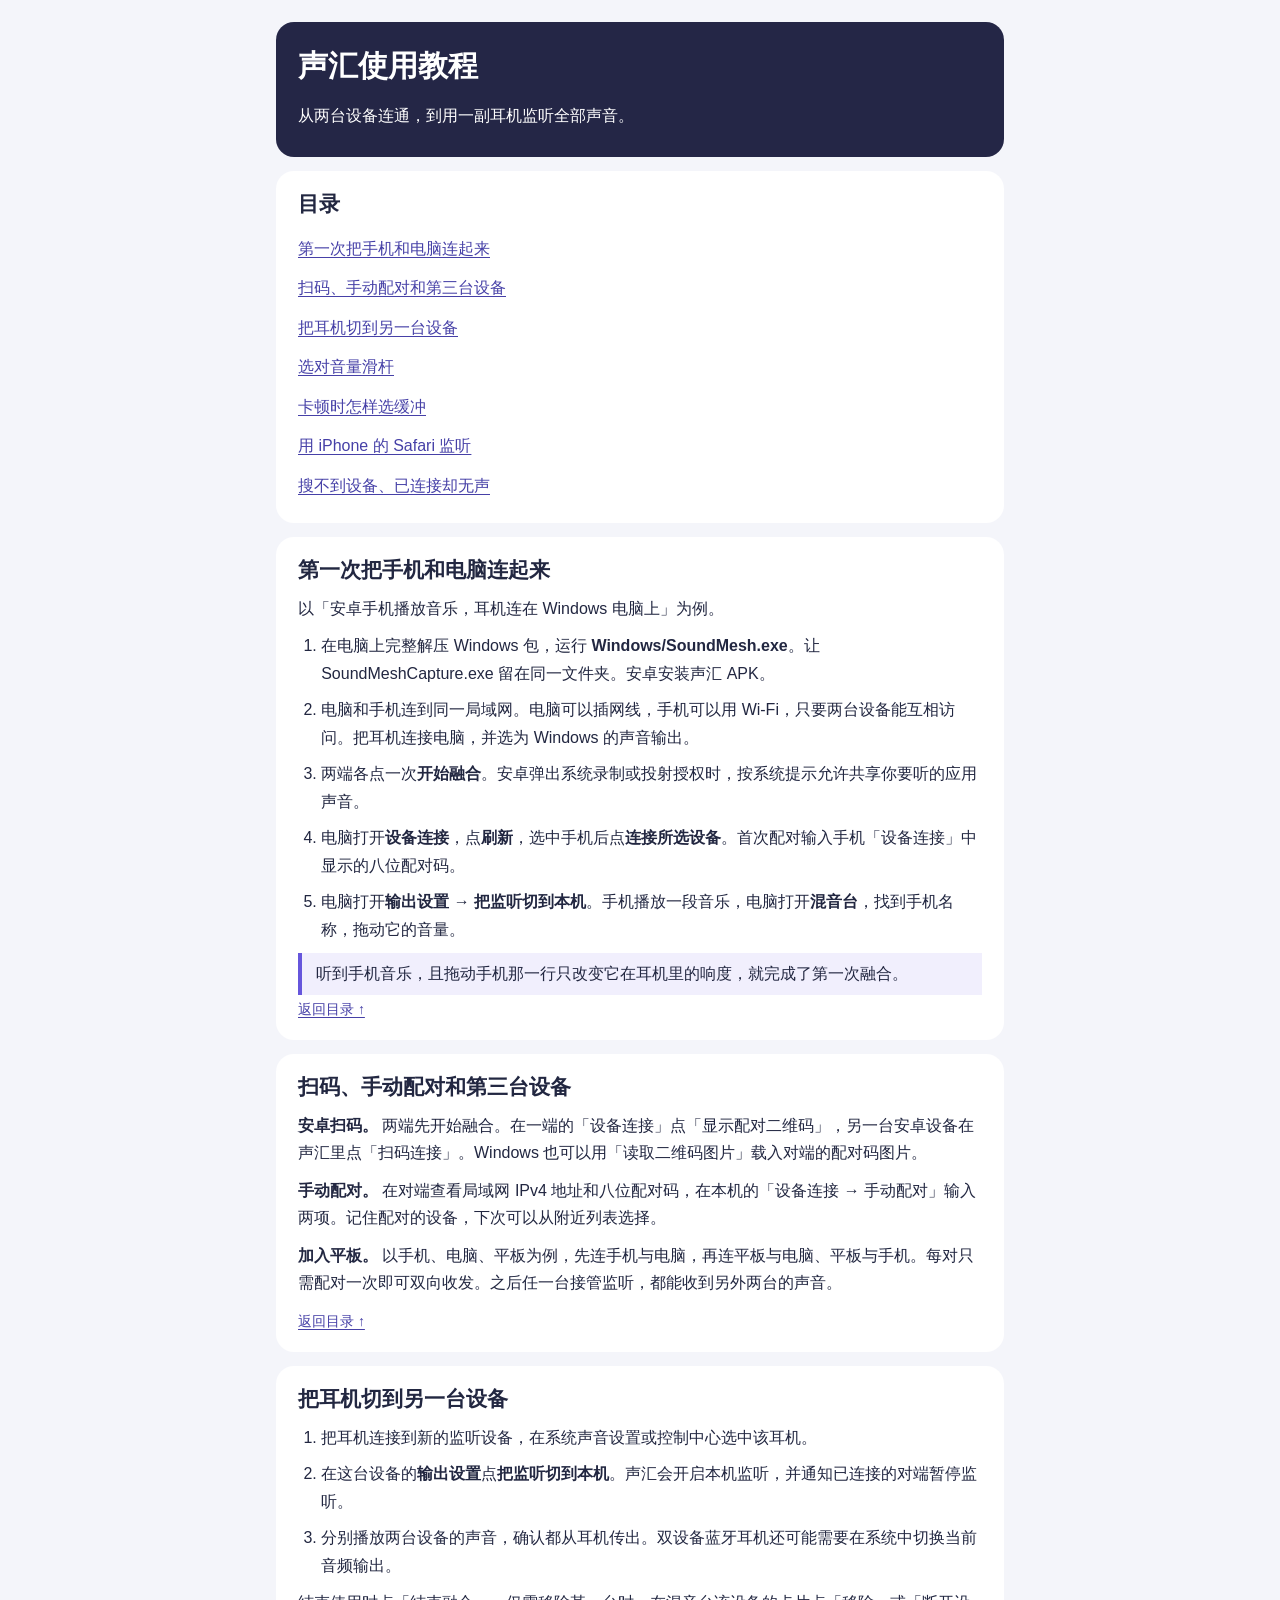
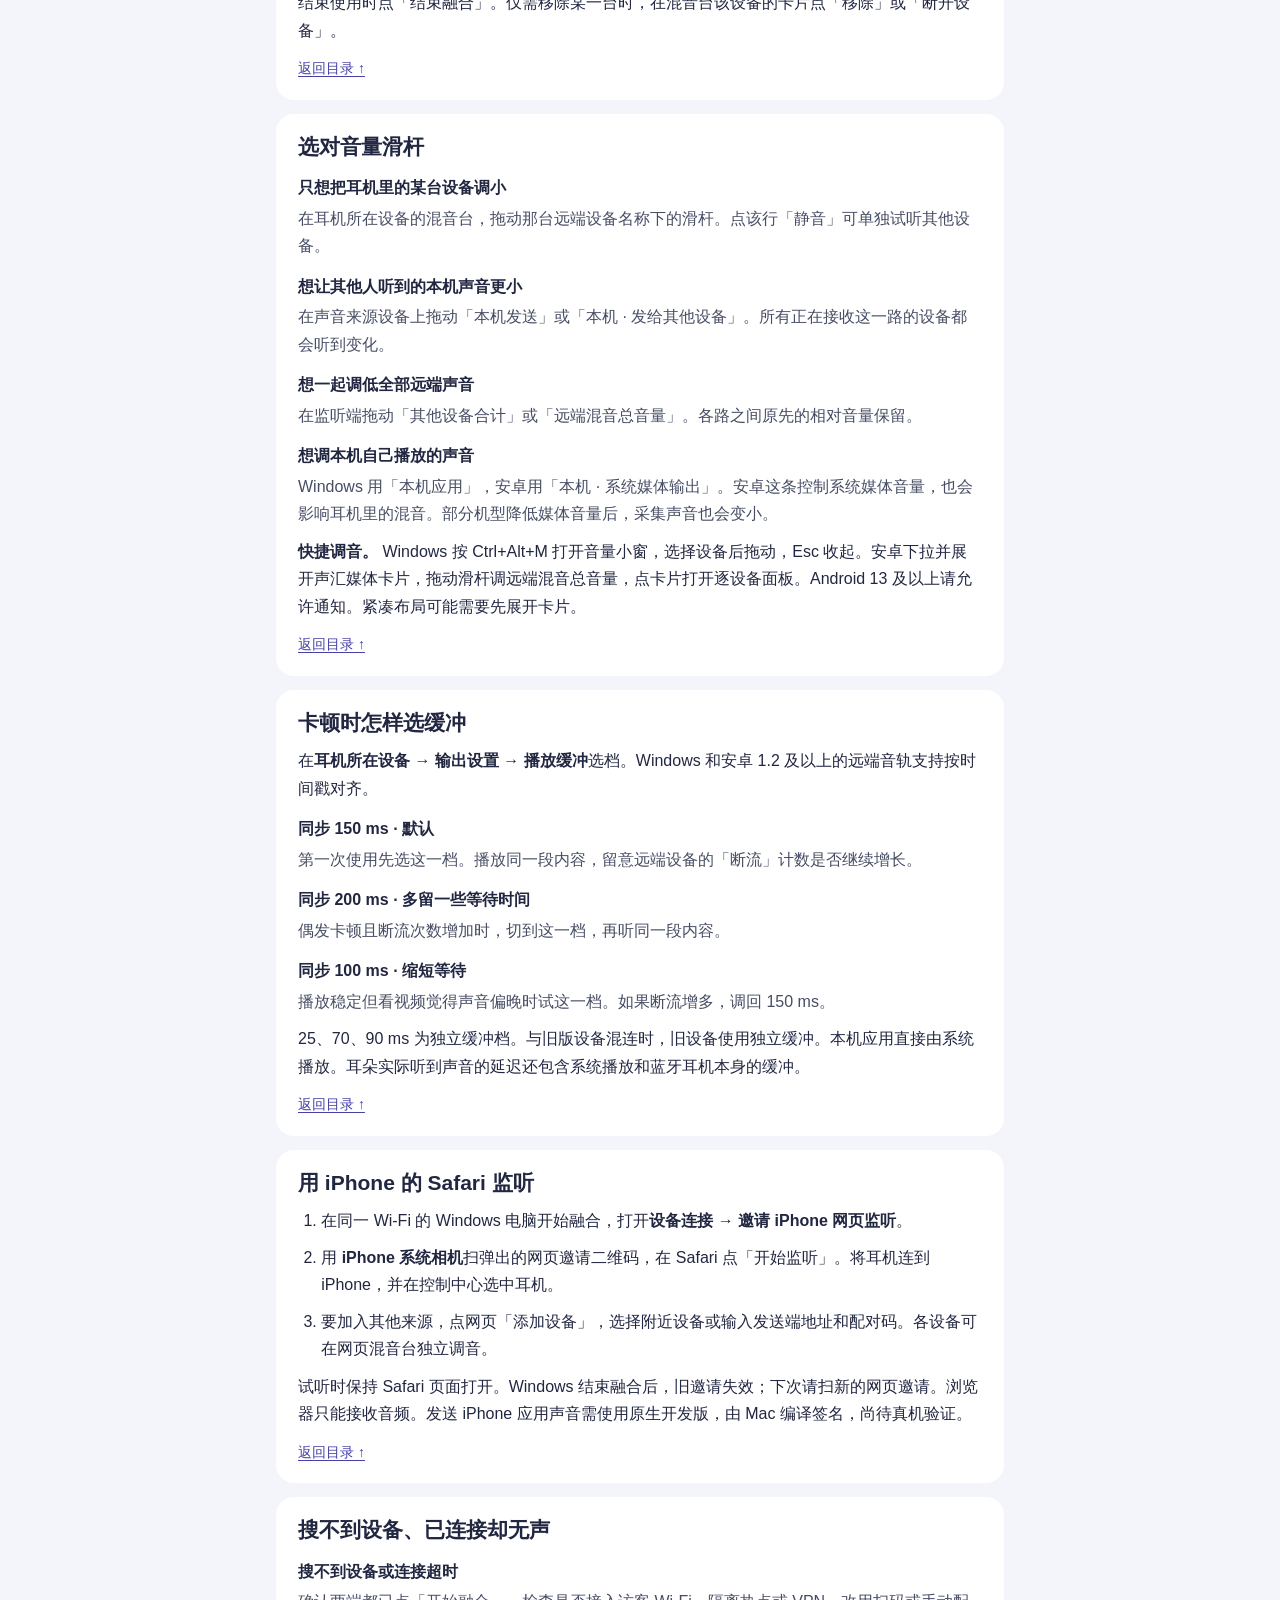
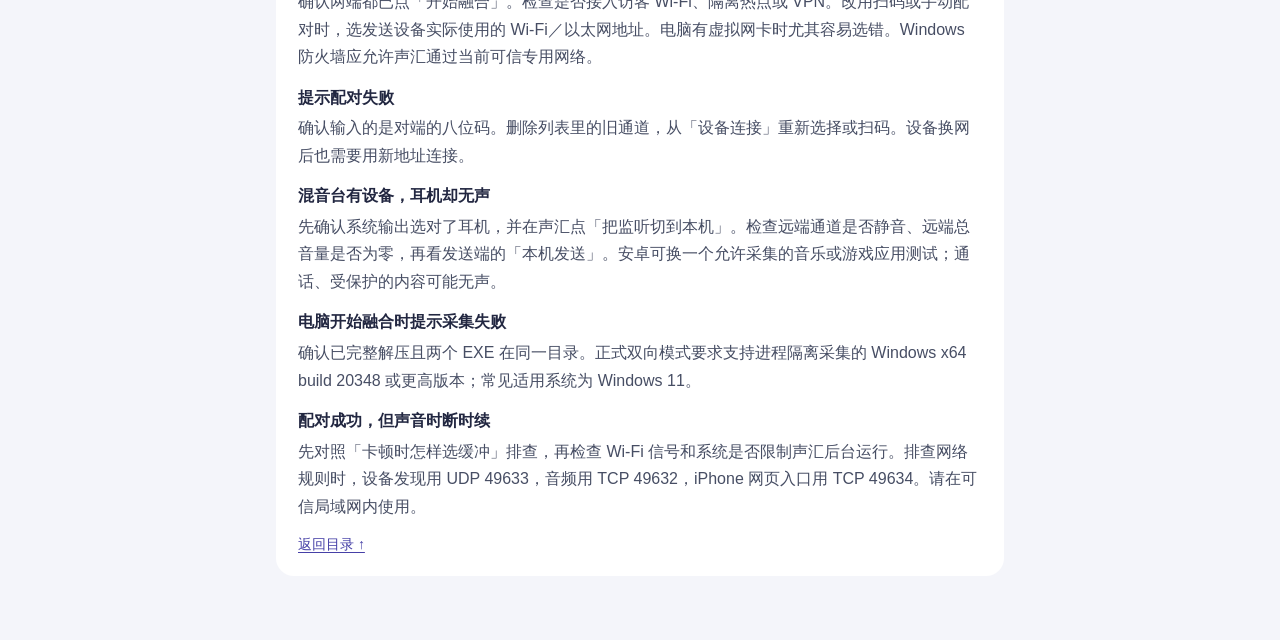
==== src/help/guide.html @ 5f297ab1 "声汇 SoundMesh 1.2.2：内置离线使用教程 - 新增七章离线教程 src/help/guide.html：Windows 首页「使用教程」打开程序目录   下的 guide.html；安卓" ====
<!doctype html><html lang="zh-CN"><head><meta charset="utf-8"><meta name="viewport" content="width=device-width,initial-scale=1"><title>声汇 · 使用教程</title><style>*{box-sizing:border-box}body{margin:0;background:#f4f5fa;color:#222741;font:16px/1.72 -apple-system,BlinkMacSystemFont,"Microsoft YaHei",sans-serif}main{max-width:760px;margin:auto;padding:22px 16px 50px}header,nav,section{border-radius:18px;padding:18px 22px;margin-bottom:14px;background:white}header{background:#242646;color:white}h1{margin:0;font-size:30px}h2{font-size:21px;line-height:1.4;margin:0 0 10px}p,dl,ol{margin:10px 0}li{margin-bottom:9px}ol{padding-left:1.45em}dt,b{font-weight:650}dt{margin-top:13px}dd{margin:3px 0;color:#474e64}a{color:#4640a7;text-underline-offset:3px}nav a{display:block;padding:6px 0}aside{border-left:4px solid #6656dc;padding:7px 14px;background:#f1effd}section>a{font-size:14px}a:focus-visible{outline:3px solid #6656dc}</style></head><body><main><header><h1>声汇使用教程</h1><p>从两台设备连通，到用一副耳机监听全部声音。</p></header><nav id="contents" aria-label="目录"><h2>目录</h2><a href="#start">第一次把手机和电脑连起来</a><a href="#pair">扫码、手动配对和第三台设备</a><a href="#listen">把耳机切到另一台设备</a><a href="#mix">选对音量滑杆</a><a href="#delay">卡顿时怎样选缓冲</a><a href="#iphone">用 iPhone 的 Safari 监听</a><a href="#fix">搜不到设备、已连接却无声</a></nav><section id="start"><h2>第一次把手机和电脑连起来</h2><p>以「安卓手机播放音乐，耳机连在 Windows 电脑上」为例。</p><ol><li>在电脑上完整解压 Windows 包，运行 <b>Windows/SoundMesh.exe</b>。让 SoundMeshCapture.exe 留在同一文件夹。安卓安装声汇 APK。</li><li>电脑和手机连到同一局域网。电脑可以插网线，手机可以用 Wi-Fi，只要两台设备能互相访问。把耳机连接电脑，并选为 Windows 的声音输出。</li><li>两端各点一次<b>开始融合</b>。安卓弹出系统录制或投射授权时，按系统提示允许共享你要听的应用声音。</li><li>电脑打开<b>设备连接</b>，点<b>刷新</b>，选中手机后点<b>连接所选设备</b>。首次配对输入手机「设备连接」中显示的八位配对码。</li><li>电脑打开<b>输出设置 → 把监听切到本机</b>。手机播放一段音乐，电脑打开<b>混音台</b>，找到手机名称，拖动它的音量。</li></ol><aside>听到手机音乐，且拖动手机那一行只改变它在耳机里的响度，就完成了第一次融合。</aside><a href="#contents">返回目录 ↑</a></section><section id="pair"><h2>扫码、手动配对和第三台设备</h2><p><b>安卓扫码。</b> 两端先开始融合。在一端的「设备连接」点「显示配对二维码」，另一台安卓设备在声汇里点「扫码连接」。Windows 也可以用「读取二维码图片」载入对端的配对码图片。</p><p><b>手动配对。</b> 在对端查看局域网 IPv4 地址和八位配对码，在本机的「设备连接 → 手动配对」输入两项。记住配对的设备，下次可以从附近列表选择。</p><p><b>加入平板。</b> 以手机、电脑、平板为例，先连手机与电脑，再连平板与电脑、平板与手机。每对只需配对一次即可双向收发。之后任一台接管监听，都能收到另外两台的声音。</p><a href="#contents">返回目录 ↑</a></section><section id="listen"><h2>把耳机切到另一台设备</h2><ol><li>把耳机连接到新的监听设备，在系统声音设置或控制中心选中该耳机。</li><li>在这台设备的<b>输出设置</b>点<b>把监听切到本机</b>。声汇会开启本机监听，并通知已连接的对端暂停监听。</li><li>分别播放两台设备的声音，确认都从耳机传出。双设备蓝牙耳机还可能需要在系统中切换当前音频输出。</li></ol><p>结束使用时点「结束融合」。仅需移除某一台时，在混音台该设备的卡片点「移除」或「断开设备」。</p><a href="#contents">返回目录 ↑</a></section><section id="mix"><h2>选对音量滑杆</h2><dl><dt>只想把耳机里的某台设备调小</dt><dd>在耳机所在设备的混音台，拖动那台远端设备名称下的滑杆。点该行「静音」可单独试听其他设备。</dd><dt>想让其他人听到的本机声音更小</dt><dd>在声音来源设备上拖动「本机发送」或「本机 · 发给其他设备」。所有正在接收这一路的设备都会听到变化。</dd><dt>想一起调低全部远端声音</dt><dd>在监听端拖动「其他设备合计」或「远端混音总音量」。各路之间原先的相对音量保留。</dd><dt>想调本机自己播放的声音</dt><dd>Windows 用「本机应用」，安卓用「本机 · 系统媒体输出」。安卓这条控制系统媒体音量，也会影响耳机里的混音。部分机型降低媒体音量后，采集声音也会变小。</dd></dl><p><b>快捷调音。</b> Windows 按 Ctrl+Alt+M 打开音量小窗，选择设备后拖动，Esc 收起。安卓下拉并展开声汇媒体卡片，拖动滑杆调远端混音总音量，点卡片打开逐设备面板。Android 13 及以上请允许通知。紧凑布局可能需要先展开卡片。</p><a href="#contents">返回目录 ↑</a></section><section id="delay"><h2>卡顿时怎样选缓冲</h2><p>在<b>耳机所在设备 → 输出设置 → 播放缓冲</b>选档。Windows 和安卓 1.2 及以上的远端音轨支持按时间戳对齐。</p><dl><dt>同步 150 ms · 默认</dt><dd>第一次使用先选这一档。播放同一段内容，留意远端设备的「断流」计数是否继续增长。</dd><dt>同步 200 ms · 多留一些等待时间</dt><dd>偶发卡顿且断流次数增加时，切到这一档，再听同一段内容。</dd><dt>同步 100 ms · 缩短等待</dt><dd>播放稳定但看视频觉得声音偏晚时试这一档。如果断流增多，调回 150 ms。</dd></dl><p>25、70、90 ms 为独立缓冲档。与旧版设备混连时，旧设备使用独立缓冲。本机应用直接由系统播放。耳朵实际听到声音的延迟还包含系统播放和蓝牙耳机本身的缓冲。</p><a href="#contents">返回目录 ↑</a></section><section id="iphone"><h2>用 iPhone 的 Safari 监听</h2><ol><li>在同一 Wi-Fi 的 Windows 电脑开始融合，打开<b>设备连接 → 邀请 iPhone 网页监听</b>。</li><li>用 <b>iPhone 系统相机</b>扫弹出的网页邀请二维码，在 Safari 点「开始监听」。将耳机连到 iPhone，并在控制中心选中耳机。</li><li>要加入其他来源，点网页「添加设备」，选择附近设备或输入发送端地址和配对码。各设备可在网页混音台独立调音。</li></ol><p>试听时保持 Safari 页面打开。Windows 结束融合后，旧邀请失效；下次请扫新的网页邀请。浏览器只能接收音频。发送 iPhone 应用声音需使用原生开发版，由 Mac 编译签名，尚待真机验证。</p><a href="#contents">返回目录 ↑</a></section><section id="fix"><h2>搜不到设备、已连接却无声</h2><dl><dt>搜不到设备或连接超时</dt><dd>确认两端都已点「开始融合」。检查是否接入访客 Wi-Fi、隔离热点或 VPN。改用扫码或手动配对时，选发送设备实际使用的 Wi-Fi／以太网地址。电脑有虚拟网卡时尤其容易选错。Windows 防火墙应允许声汇通过当前可信专用网络。</dd><dt>提示配对失败</dt><dd>确认输入的是对端的八位码。删除列表里的旧通道，从「设备连接」重新选择或扫码。设备换网后也需要用新地址连接。</dd><dt>混音台有设备，耳机却无声</dt><dd>先确认系统输出选对了耳机，并在声汇点「把监听切到本机」。检查远端通道是否静音、远端总音量是否为零，再看发送端的「本机发送」。安卓可换一个允许采集的音乐或游戏应用测试；通话、受保护的内容可能无声。</dd><dt>电脑开始融合时提示采集失败</dt><dd>确认已完整解压且两个 EXE 在同一目录。正式双向模式要求支持进程隔离采集的 Windows x64 build 20348 或更高版本；常见适用系统为 Windows 11。</dd><dt>配对成功，但声音时断时续</dt><dd>先对照「卡顿时怎样选缓冲」排查，再检查 Wi-Fi 信号和系统是否限制声汇后台运行。排查网络规则时，设备发现用 UDP 49633，音频用 TCP 49632，iPhone 网页入口用 TCP 49634。请在可信局域网内使用。</dd></dl><a href="#contents">返回目录 ↑</a></section></main></body></html>
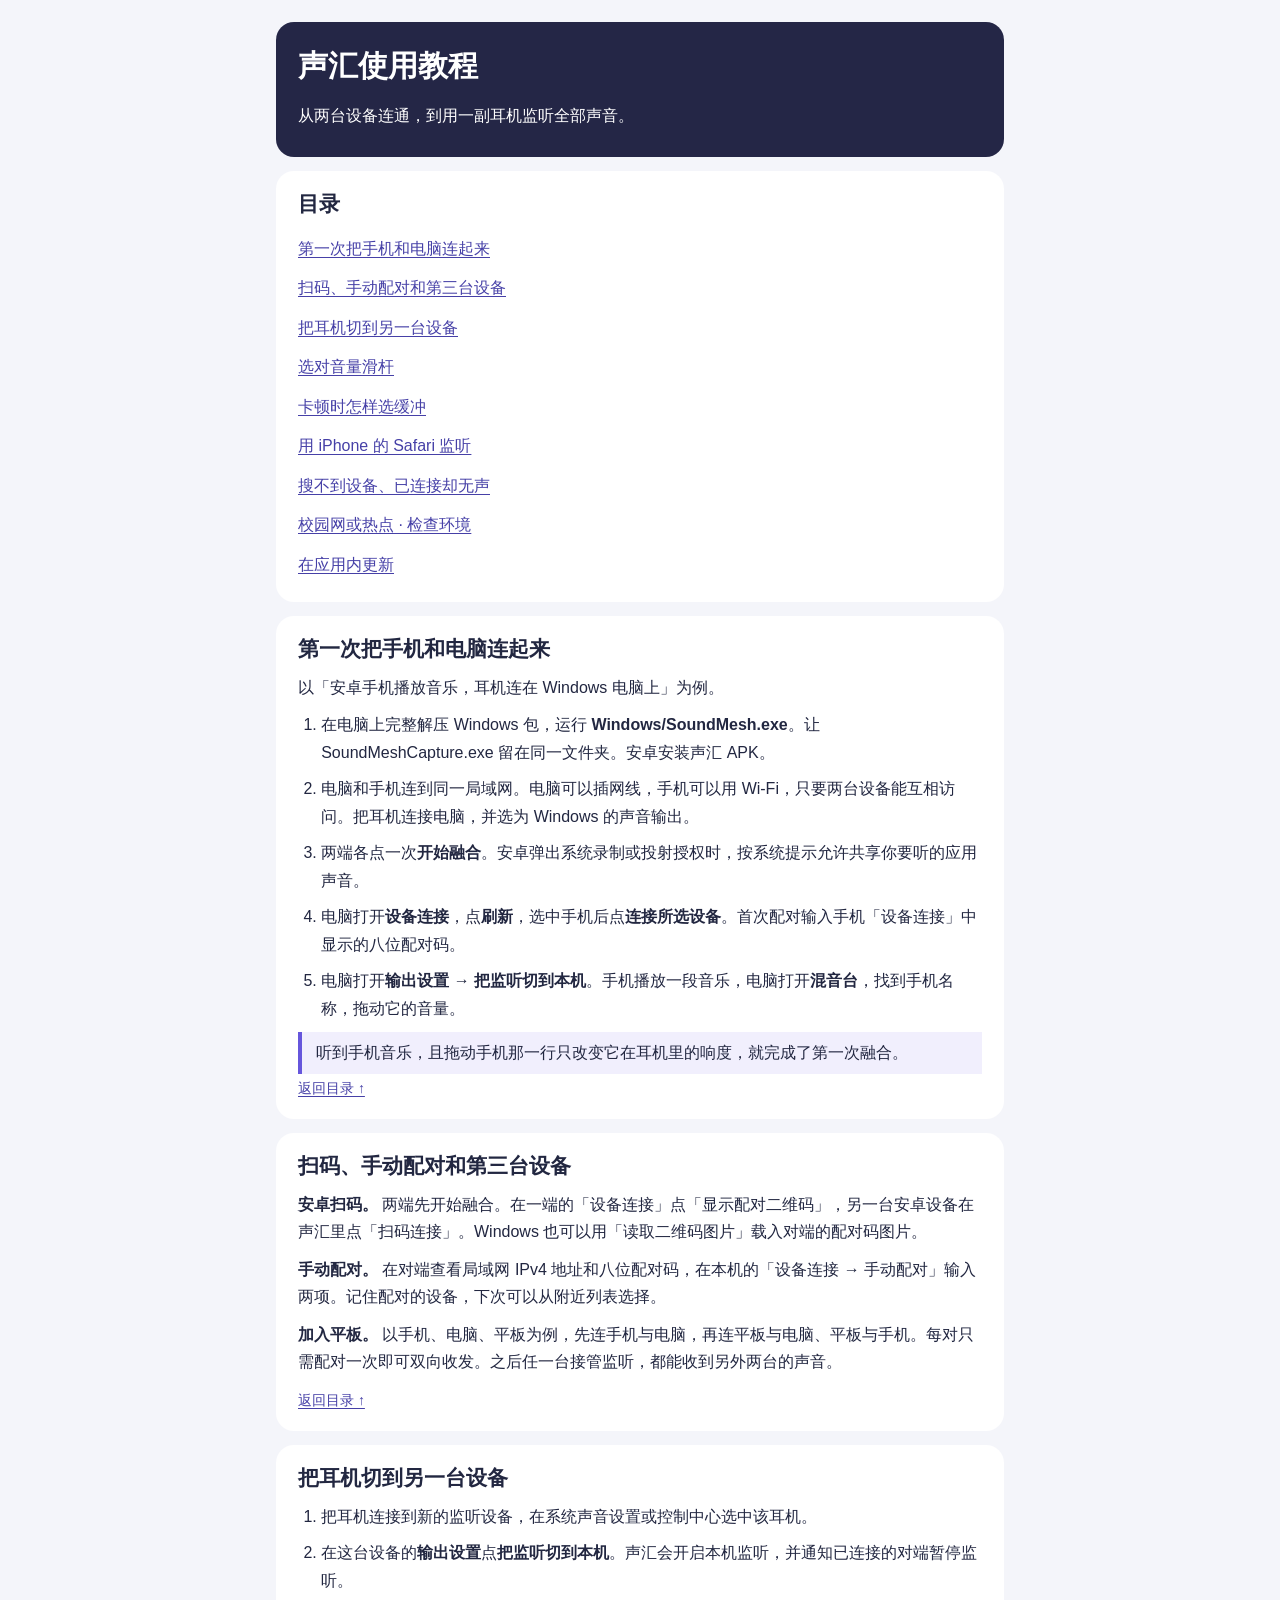
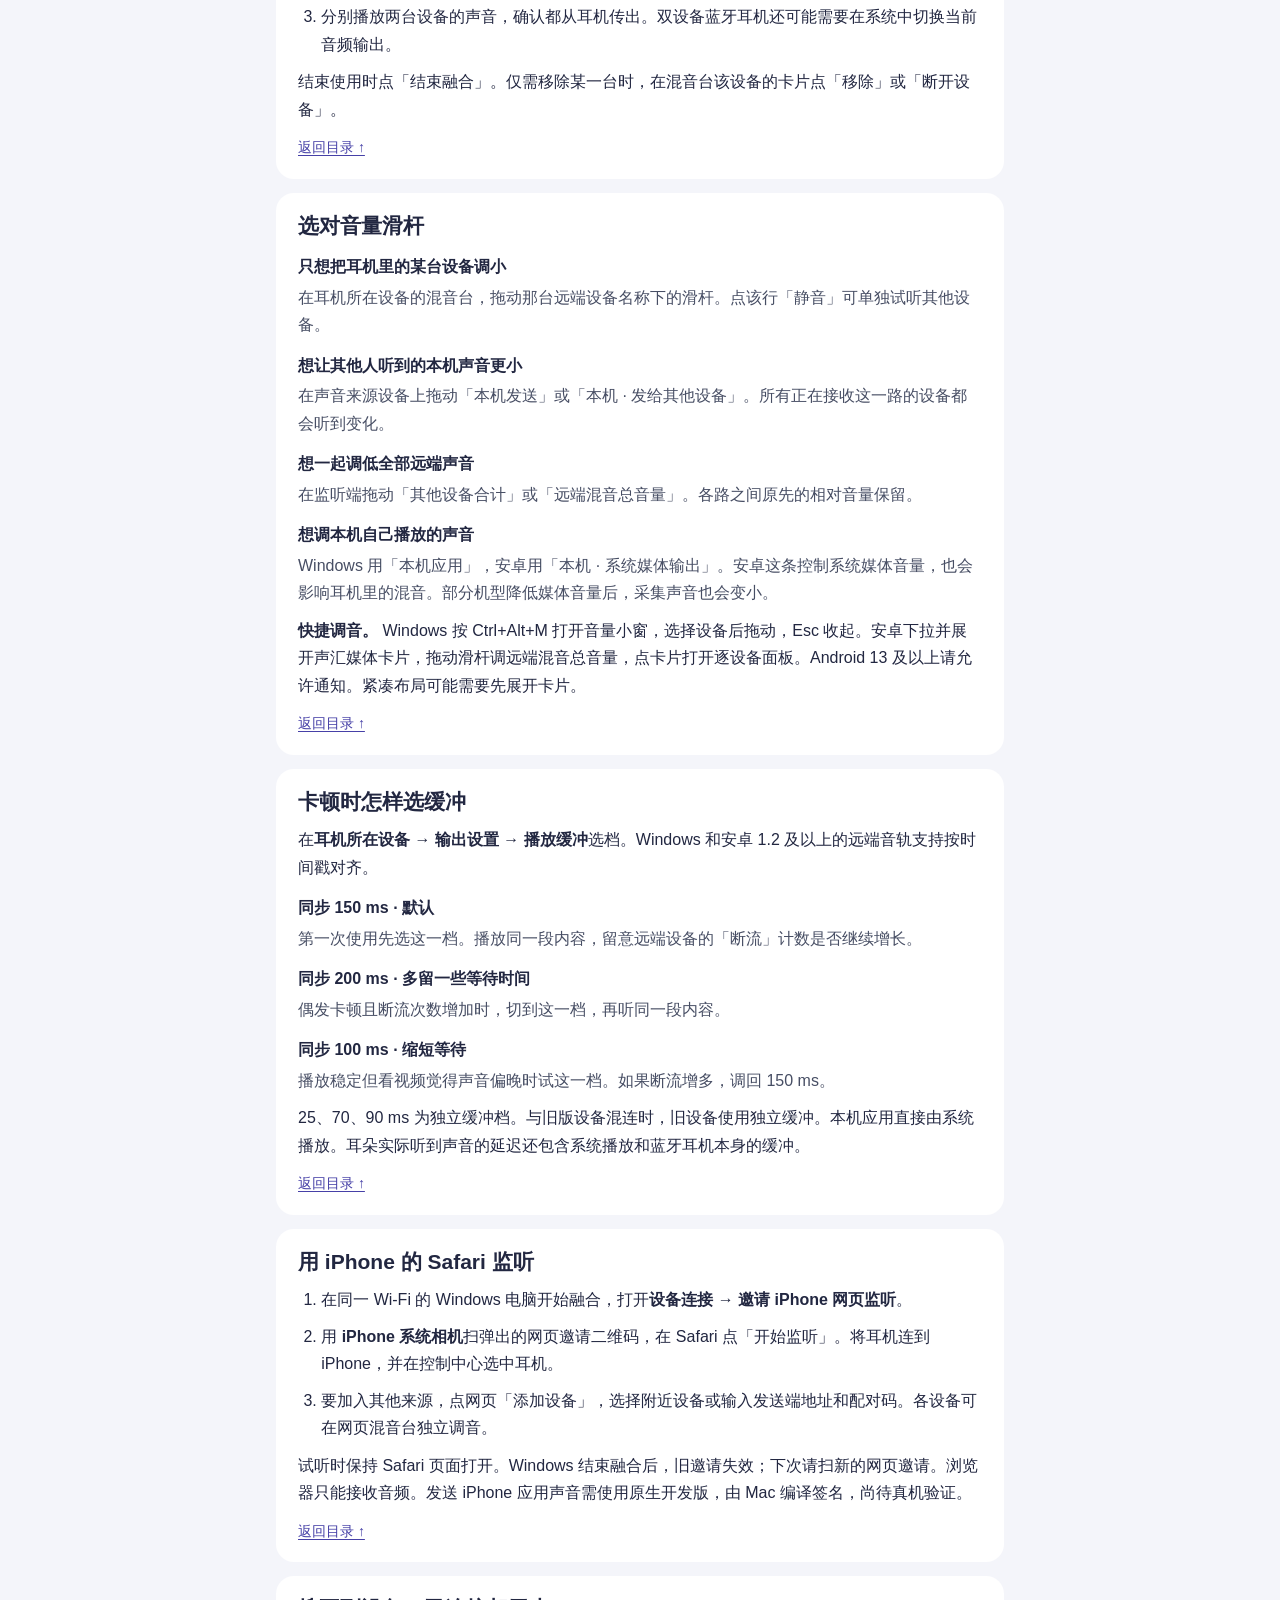
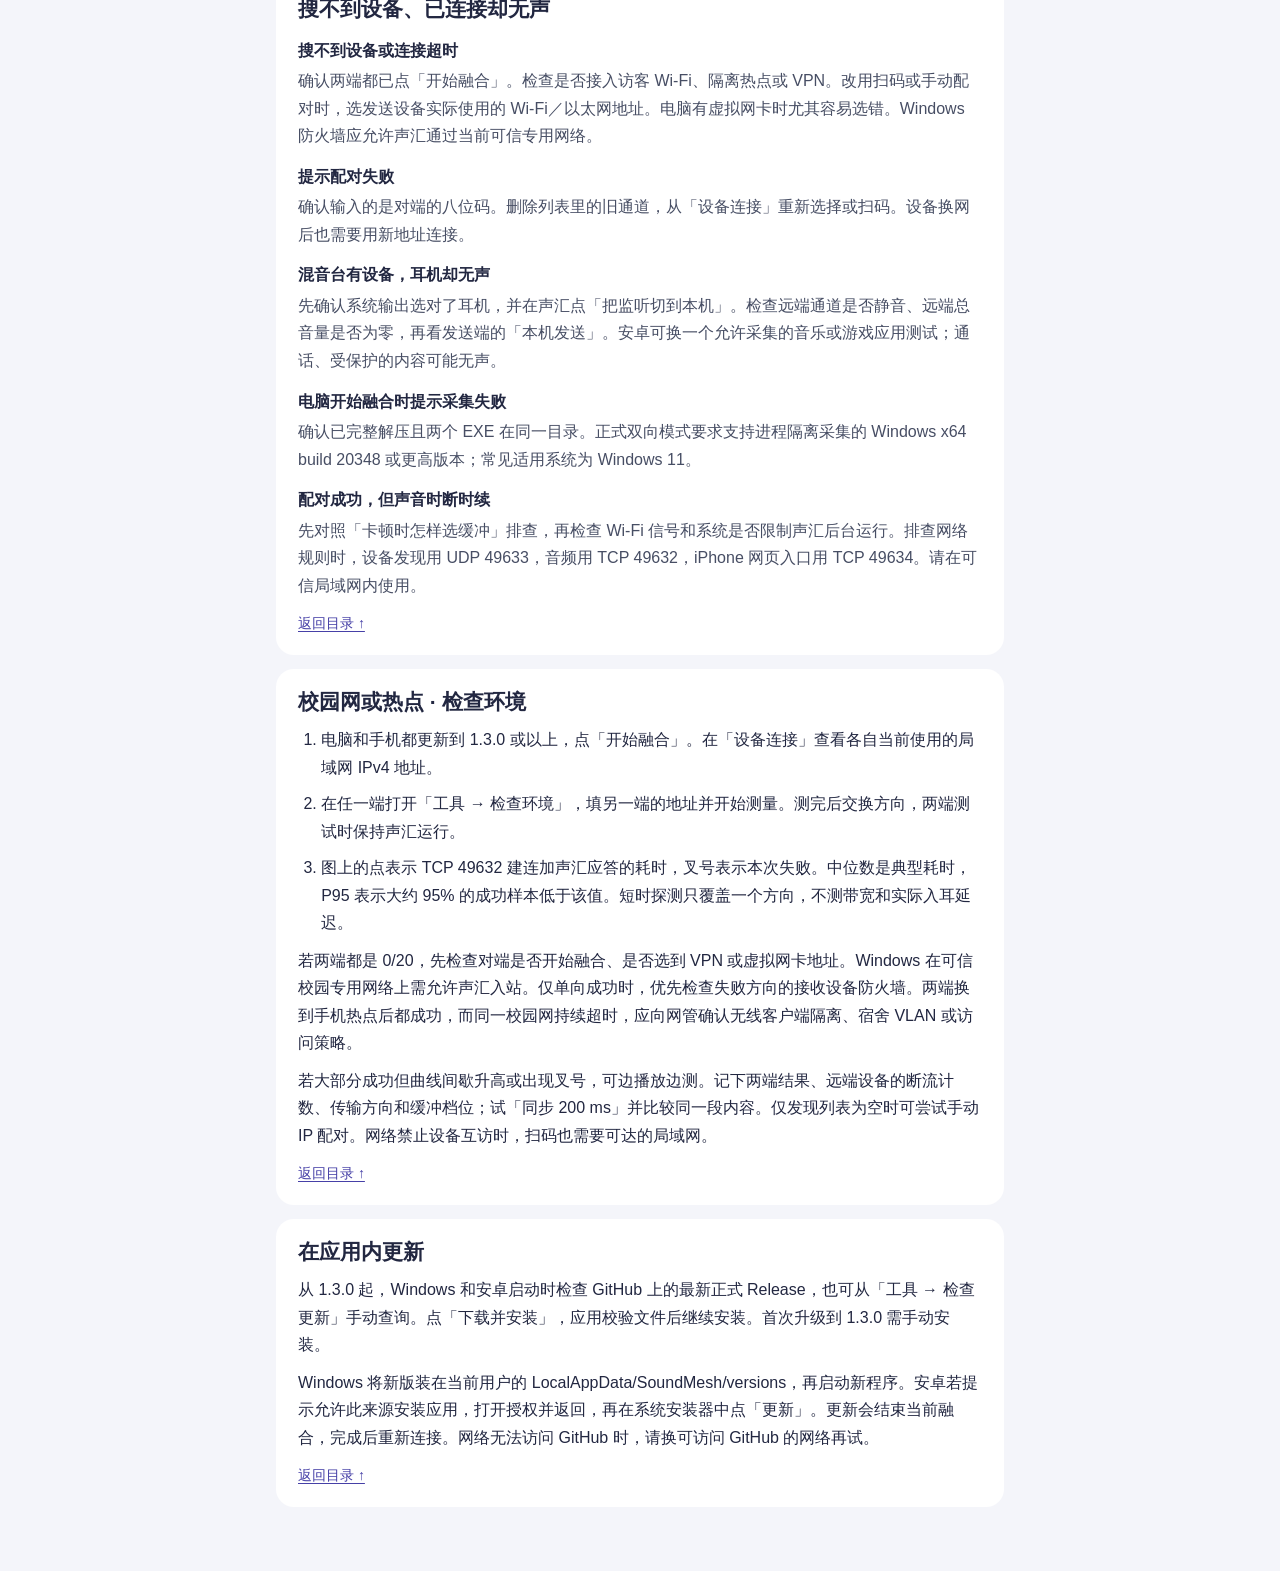
==== commit da6bed4e: "声汇 SoundMesh 1.3.0：环境检测与应用内更新 - 新增环境检测（Windows EnvironmentCheck.cs / 安卓 EnvironmentCheck.java）：   「工" ====
--- a/src/help/guide.html
+++ b/src/help/guide.html
@@ -1 +1 @@
-<!doctype html><html lang="zh-CN"><head><meta charset="utf-8"><meta name="viewport" content="width=device-width,initial-scale=1"><title>声汇 · 使用教程</title><style>*{box-sizing:border-box}body{margin:0;background:#f4f5fa;color:#222741;font:16px/1.72 -apple-system,BlinkMacSystemFont,"Microsoft YaHei",sans-serif}main{max-width:760px;margin:auto;padding:22px 16px 50px}header,nav,section{border-radius:18px;padding:18px 22px;margin-bottom:14px;background:white}header{background:#242646;color:white}h1{margin:0;font-size:30px}h2{font-size:21px;line-height:1.4;margin:0 0 10px}p,dl,ol{margin:10px 0}li{margin-bottom:9px}ol{padding-left:1.45em}dt,b{font-weight:650}dt{margin-top:13px}dd{margin:3px 0;color:#474e64}a{color:#4640a7;text-underline-offset:3px}nav a{display:block;padding:6px 0}aside{border-left:4px solid #6656dc;padding:7px 14px;background:#f1effd}section>a{font-size:14px}a:focus-visible{outline:3px solid #6656dc}</style></head><body><main><header><h1>声汇使用教程</h1><p>从两台设备连通，到用一副耳机监听全部声音。</p></header><nav id="contents" aria-label="目录"><h2>目录</h2><a href="#start">第一次把手机和电脑连起来</a><a href="#pair">扫码、手动配对和第三台设备</a><a href="#listen">把耳机切到另一台设备</a><a href="#mix">选对音量滑杆</a><a href="#delay">卡顿时怎样选缓冲</a><a href="#iphone">用 iPhone 的 Safari 监听</a><a href="#fix">搜不到设备、已连接却无声</a></nav><section id="start"><h2>第一次把手机和电脑连起来</h2><p>以「安卓手机播放音乐，耳机连在 Windows 电脑上」为例。</p><ol><li>在电脑上完整解压 Windows 包，运行 <b>Windows/SoundMesh.exe</b>。让 SoundMeshCapture.exe 留在同一文件夹。安卓安装声汇 APK。</li><li>电脑和手机连到同一局域网。电脑可以插网线，手机可以用 Wi-Fi，只要两台设备能互相访问。把耳机连接电脑，并选为 Windows 的声音输出。</li><li>两端各点一次<b>开始融合</b>。安卓弹出系统录制或投射授权时，按系统提示允许共享你要听的应用声音。</li><li>电脑打开<b>设备连接</b>，点<b>刷新</b>，选中手机后点<b>连接所选设备</b>。首次配对输入手机「设备连接」中显示的八位配对码。</li><li>电脑打开<b>输出设置 → 把监听切到本机</b>。手机播放一段音乐，电脑打开<b>混音台</b>，找到手机名称，拖动它的音量。</li></ol><aside>听到手机音乐，且拖动手机那一行只改变它在耳机里的响度，就完成了第一次融合。</aside><a href="#contents">返回目录 ↑</a></section><section id="pair"><h2>扫码、手动配对和第三台设备</h2><p><b>安卓扫码。</b> 两端先开始融合。在一端的「设备连接」点「显示配对二维码」，另一台安卓设备在声汇里点「扫码连接」。Windows 也可以用「读取二维码图片」载入对端的配对码图片。</p><p><b>手动配对。</b> 在对端查看局域网 IPv4 地址和八位配对码，在本机的「设备连接 → 手动配对」输入两项。记住配对的设备，下次可以从附近列表选择。</p><p><b>加入平板。</b> 以手机、电脑、平板为例，先连手机与电脑，再连平板与电脑、平板与手机。每对只需配对一次即可双向收发。之后任一台接管监听，都能收到另外两台的声音。</p><a href="#contents">返回目录 ↑</a></section><section id="listen"><h2>把耳机切到另一台设备</h2><ol><li>把耳机连接到新的监听设备，在系统声音设置或控制中心选中该耳机。</li><li>在这台设备的<b>输出设置</b>点<b>把监听切到本机</b>。声汇会开启本机监听，并通知已连接的对端暂停监听。</li><li>分别播放两台设备的声音，确认都从耳机传出。双设备蓝牙耳机还可能需要在系统中切换当前音频输出。</li></ol><p>结束使用时点「结束融合」。仅需移除某一台时，在混音台该设备的卡片点「移除」或「断开设备」。</p><a href="#contents">返回目录 ↑</a></section><section id="mix"><h2>选对音量滑杆</h2><dl><dt>只想把耳机里的某台设备调小</dt><dd>在耳机所在设备的混音台，拖动那台远端设备名称下的滑杆。点该行「静音」可单独试听其他设备。</dd><dt>想让其他人听到的本机声音更小</dt><dd>在声音来源设备上拖动「本机发送」或「本机 · 发给其他设备」。所有正在接收这一路的设备都会听到变化。</dd><dt>想一起调低全部远端声音</dt><dd>在监听端拖动「其他设备合计」或「远端混音总音量」。各路之间原先的相对音量保留。</dd><dt>想调本机自己播放的声音</dt><dd>Windows 用「本机应用」，安卓用「本机 · 系统媒体输出」。安卓这条控制系统媒体音量，也会影响耳机里的混音。部分机型降低媒体音量后，采集声音也会变小。</dd></dl><p><b>快捷调音。</b> Windows 按 Ctrl+Alt+M 打开音量小窗，选择设备后拖动，Esc 收起。安卓下拉并展开声汇媒体卡片，拖动滑杆调远端混音总音量，点卡片打开逐设备面板。Android 13 及以上请允许通知。紧凑布局可能需要先展开卡片。</p><a href="#contents">返回目录 ↑</a></section><section id="delay"><h2>卡顿时怎样选缓冲</h2><p>在<b>耳机所在设备 → 输出设置 → 播放缓冲</b>选档。Windows 和安卓 1.2 及以上的远端音轨支持按时间戳对齐。</p><dl><dt>同步 150 ms · 默认</dt><dd>第一次使用先选这一档。播放同一段内容，留意远端设备的「断流」计数是否继续增长。</dd><dt>同步 200 ms · 多留一些等待时间</dt><dd>偶发卡顿且断流次数增加时，切到这一档，再听同一段内容。</dd><dt>同步 100 ms · 缩短等待</dt><dd>播放稳定但看视频觉得声音偏晚时试这一档。如果断流增多，调回 150 ms。</dd></dl><p>25、70、90 ms 为独立缓冲档。与旧版设备混连时，旧设备使用独立缓冲。本机应用直接由系统播放。耳朵实际听到声音的延迟还包含系统播放和蓝牙耳机本身的缓冲。</p><a href="#contents">返回目录 ↑</a></section><section id="iphone"><h2>用 iPhone 的 Safari 监听</h2><ol><li>在同一 Wi-Fi 的 Windows 电脑开始融合，打开<b>设备连接 → 邀请 iPhone 网页监听</b>。</li><li>用 <b>iPhone 系统相机</b>扫弹出的网页邀请二维码，在 Safari 点「开始监听」。将耳机连到 iPhone，并在控制中心选中耳机。</li><li>要加入其他来源，点网页「添加设备」，选择附近设备或输入发送端地址和配对码。各设备可在网页混音台独立调音。</li></ol><p>试听时保持 Safari 页面打开。Windows 结束融合后，旧邀请失效；下次请扫新的网页邀请。浏览器只能接收音频。发送 iPhone 应用声音需使用原生开发版，由 Mac 编译签名，尚待真机验证。</p><a href="#contents">返回目录 ↑</a></section><section id="fix"><h2>搜不到设备、已连接却无声</h2><dl><dt>搜不到设备或连接超时</dt><dd>确认两端都已点「开始融合」。检查是否接入访客 Wi-Fi、隔离热点或 VPN。改用扫码或手动配对时，选发送设备实际使用的 Wi-Fi／以太网地址。电脑有虚拟网卡时尤其容易选错。Windows 防火墙应允许声汇通过当前可信专用网络。</dd><dt>提示配对失败</dt><dd>确认输入的是对端的八位码。删除列表里的旧通道，从「设备连接」重新选择或扫码。设备换网后也需要用新地址连接。</dd><dt>混音台有设备，耳机却无声</dt><dd>先确认系统输出选对了耳机，并在声汇点「把监听切到本机」。检查远端通道是否静音、远端总音量是否为零，再看发送端的「本机发送」。安卓可换一个允许采集的音乐或游戏应用测试；通话、受保护的内容可能无声。</dd><dt>电脑开始融合时提示采集失败</dt><dd>确认已完整解压且两个 EXE 在同一目录。正式双向模式要求支持进程隔离采集的 Windows x64 build 20348 或更高版本；常见适用系统为 Windows 11。</dd><dt>配对成功，但声音时断时续</dt><dd>先对照「卡顿时怎样选缓冲」排查，再检查 Wi-Fi 信号和系统是否限制声汇后台运行。排查网络规则时，设备发现用 UDP 49633，音频用 TCP 49632，iPhone 网页入口用 TCP 49634。请在可信局域网内使用。</dd></dl><a href="#contents">返回目录 ↑</a></section></main></body></html>+<!doctype html><html lang="zh-CN"><head><meta charset="utf-8"><meta name="viewport" content="width=device-width,initial-scale=1"><title>声汇 · 使用教程</title><style>*{box-sizing:border-box}body{margin:0;background:#f4f5fa;color:#222741;font:16px/1.72 -apple-system,BlinkMacSystemFont,"Microsoft YaHei",sans-serif}main{max-width:760px;margin:auto;padding:22px 16px 50px}header,nav,section{border-radius:18px;padding:18px 22px;margin-bottom:14px;background:white}header{background:#242646;color:white}h1{margin:0;font-size:30px}h2{font-size:21px;line-height:1.4;margin:0 0 10px}p,dl,ol{margin:10px 0}li{margin-bottom:9px}ol{padding-left:1.45em}dt,b{font-weight:650}dt{margin-top:13px}dd{margin:3px 0;color:#474e64}a{color:#4640a7;text-underline-offset:3px}nav a{display:block;padding:6px 0}aside{border-left:4px solid #6656dc;padding:7px 14px;background:#f1effd}section>a{font-size:14px}a:focus-visible{outline:3px solid #6656dc}</style></head><body><main><header><h1>声汇使用教程</h1><p>从两台设备连通，到用一副耳机监听全部声音。</p></header><nav id="contents" aria-label="目录"><h2>目录</h2><a href="#start">第一次把手机和电脑连起来</a><a href="#pair">扫码、手动配对和第三台设备</a><a href="#listen">把耳机切到另一台设备</a><a href="#mix">选对音量滑杆</a><a href="#delay">卡顿时怎样选缓冲</a><a href="#iphone">用 iPhone 的 Safari 监听</a><a href="#fix">搜不到设备、已连接却无声</a><a href="#network-test">校园网或热点 · 检查环境</a><a href="#updates">在应用内更新</a></nav><section id="start"><h2>第一次把手机和电脑连起来</h2><p>以「安卓手机播放音乐，耳机连在 Windows 电脑上」为例。</p><ol><li>在电脑上完整解压 Windows 包，运行 <b>Windows/SoundMesh.exe</b>。让 SoundMeshCapture.exe 留在同一文件夹。安卓安装声汇 APK。</li><li>电脑和手机连到同一局域网。电脑可以插网线，手机可以用 Wi-Fi，只要两台设备能互相访问。把耳机连接电脑，并选为 Windows 的声音输出。</li><li>两端各点一次<b>开始融合</b>。安卓弹出系统录制或投射授权时，按系统提示允许共享你要听的应用声音。</li><li>电脑打开<b>设备连接</b>，点<b>刷新</b>，选中手机后点<b>连接所选设备</b>。首次配对输入手机「设备连接」中显示的八位配对码。</li><li>电脑打开<b>输出设置 → 把监听切到本机</b>。手机播放一段音乐，电脑打开<b>混音台</b>，找到手机名称，拖动它的音量。</li></ol><aside>听到手机音乐，且拖动手机那一行只改变它在耳机里的响度，就完成了第一次融合。</aside><a href="#contents">返回目录 ↑</a></section><section id="pair"><h2>扫码、手动配对和第三台设备</h2><p><b>安卓扫码。</b> 两端先开始融合。在一端的「设备连接」点「显示配对二维码」，另一台安卓设备在声汇里点「扫码连接」。Windows 也可以用「读取二维码图片」载入对端的配对码图片。</p><p><b>手动配对。</b> 在对端查看局域网 IPv4 地址和八位配对码，在本机的「设备连接 → 手动配对」输入两项。记住配对的设备，下次可以从附近列表选择。</p><p><b>加入平板。</b> 以手机、电脑、平板为例，先连手机与电脑，再连平板与电脑、平板与手机。每对只需配对一次即可双向收发。之后任一台接管监听，都能收到另外两台的声音。</p><a href="#contents">返回目录 ↑</a></section><section id="listen"><h2>把耳机切到另一台设备</h2><ol><li>把耳机连接到新的监听设备，在系统声音设置或控制中心选中该耳机。</li><li>在这台设备的<b>输出设置</b>点<b>把监听切到本机</b>。声汇会开启本机监听，并通知已连接的对端暂停监听。</li><li>分别播放两台设备的声音，确认都从耳机传出。双设备蓝牙耳机还可能需要在系统中切换当前音频输出。</li></ol><p>结束使用时点「结束融合」。仅需移除某一台时，在混音台该设备的卡片点「移除」或「断开设备」。</p><a href="#contents">返回目录 ↑</a></section><section id="mix"><h2>选对音量滑杆</h2><dl><dt>只想把耳机里的某台设备调小</dt><dd>在耳机所在设备的混音台，拖动那台远端设备名称下的滑杆。点该行「静音」可单独试听其他设备。</dd><dt>想让其他人听到的本机声音更小</dt><dd>在声音来源设备上拖动「本机发送」或「本机 · 发给其他设备」。所有正在接收这一路的设备都会听到变化。</dd><dt>想一起调低全部远端声音</dt><dd>在监听端拖动「其他设备合计」或「远端混音总音量」。各路之间原先的相对音量保留。</dd><dt>想调本机自己播放的声音</dt><dd>Windows 用「本机应用」，安卓用「本机 · 系统媒体输出」。安卓这条控制系统媒体音量，也会影响耳机里的混音。部分机型降低媒体音量后，采集声音也会变小。</dd></dl><p><b>快捷调音。</b> Windows 按 Ctrl+Alt+M 打开音量小窗，选择设备后拖动，Esc 收起。安卓下拉并展开声汇媒体卡片，拖动滑杆调远端混音总音量，点卡片打开逐设备面板。Android 13 及以上请允许通知。紧凑布局可能需要先展开卡片。</p><a href="#contents">返回目录 ↑</a></section><section id="delay"><h2>卡顿时怎样选缓冲</h2><p>在<b>耳机所在设备 → 输出设置 → 播放缓冲</b>选档。Windows 和安卓 1.2 及以上的远端音轨支持按时间戳对齐。</p><dl><dt>同步 150 ms · 默认</dt><dd>第一次使用先选这一档。播放同一段内容，留意远端设备的「断流」计数是否继续增长。</dd><dt>同步 200 ms · 多留一些等待时间</dt><dd>偶发卡顿且断流次数增加时，切到这一档，再听同一段内容。</dd><dt>同步 100 ms · 缩短等待</dt><dd>播放稳定但看视频觉得声音偏晚时试这一档。如果断流增多，调回 150 ms。</dd></dl><p>25、70、90 ms 为独立缓冲档。与旧版设备混连时，旧设备使用独立缓冲。本机应用直接由系统播放。耳朵实际听到声音的延迟还包含系统播放和蓝牙耳机本身的缓冲。</p><a href="#contents">返回目录 ↑</a></section><section id="iphone"><h2>用 iPhone 的 Safari 监听</h2><ol><li>在同一 Wi-Fi 的 Windows 电脑开始融合，打开<b>设备连接 → 邀请 iPhone 网页监听</b>。</li><li>用 <b>iPhone 系统相机</b>扫弹出的网页邀请二维码，在 Safari 点「开始监听」。将耳机连到 iPhone，并在控制中心选中耳机。</li><li>要加入其他来源，点网页「添加设备」，选择附近设备或输入发送端地址和配对码。各设备可在网页混音台独立调音。</li></ol><p>试听时保持 Safari 页面打开。Windows 结束融合后，旧邀请失效；下次请扫新的网页邀请。浏览器只能接收音频。发送 iPhone 应用声音需使用原生开发版，由 Mac 编译签名，尚待真机验证。</p><a href="#contents">返回目录 ↑</a></section><section id="fix"><h2>搜不到设备、已连接却无声</h2><dl><dt>搜不到设备或连接超时</dt><dd>确认两端都已点「开始融合」。检查是否接入访客 Wi-Fi、隔离热点或 VPN。改用扫码或手动配对时，选发送设备实际使用的 Wi-Fi／以太网地址。电脑有虚拟网卡时尤其容易选错。Windows 防火墙应允许声汇通过当前可信专用网络。</dd><dt>提示配对失败</dt><dd>确认输入的是对端的八位码。删除列表里的旧通道，从「设备连接」重新选择或扫码。设备换网后也需要用新地址连接。</dd><dt>混音台有设备，耳机却无声</dt><dd>先确认系统输出选对了耳机，并在声汇点「把监听切到本机」。检查远端通道是否静音、远端总音量是否为零，再看发送端的「本机发送」。安卓可换一个允许采集的音乐或游戏应用测试；通话、受保护的内容可能无声。</dd><dt>电脑开始融合时提示采集失败</dt><dd>确认已完整解压且两个 EXE 在同一目录。正式双向模式要求支持进程隔离采集的 Windows x64 build 20348 或更高版本；常见适用系统为 Windows 11。</dd><dt>配对成功，但声音时断时续</dt><dd>先对照「卡顿时怎样选缓冲」排查，再检查 Wi-Fi 信号和系统是否限制声汇后台运行。排查网络规则时，设备发现用 UDP 49633，音频用 TCP 49632，iPhone 网页入口用 TCP 49634。请在可信局域网内使用。</dd></dl><a href="#contents">返回目录 ↑</a></section><section id="network-test"><h2>校园网或热点 · 检查环境</h2><ol><li>电脑和手机都更新到 1.3.0 或以上，点「开始融合」。在「设备连接」查看各自当前使用的局域网 IPv4 地址。</li><li>在任一端打开「工具 → 检查环境」，填另一端的地址并开始测量。测完后交换方向，两端测试时保持声汇运行。</li><li>图上的点表示 TCP 49632 建连加声汇应答的耗时，叉号表示本次失败。中位数是典型耗时，P95 表示大约 95% 的成功样本低于该值。短时探测只覆盖一个方向，不测带宽和实际入耳延迟。</li></ol><p>若两端都是 0/20，先检查对端是否开始融合、是否选到 VPN 或虚拟网卡地址。Windows 在可信校园专用网络上需允许声汇入站。仅单向成功时，优先检查失败方向的接收设备防火墙。两端换到手机热点后都成功，而同一校园网持续超时，应向网管确认无线客户端隔离、宿舍 VLAN 或访问策略。</p><p>若大部分成功但曲线间歇升高或出现叉号，可边播放边测。记下两端结果、远端设备的断流计数、传输方向和缓冲档位；试「同步 200 ms」并比较同一段内容。仅发现列表为空时可尝试手动 IP 配对。网络禁止设备互访时，扫码也需要可达的局域网。</p><a href="#contents">返回目录 ↑</a></section><section id="updates"><h2>在应用内更新</h2><p>从 1.3.0 起，Windows 和安卓启动时检查 GitHub 上的最新正式 Release，也可从「工具 → 检查更新」手动查询。点「下载并安装」，应用校验文件后继续安装。首次升级到 1.3.0 需手动安装。</p><p>Windows 将新版装在当前用户的 LocalAppData/SoundMesh/versions，再启动新程序。安卓若提示允许此来源安装应用，打开授权并返回，再在系统安装器中点「更新」。更新会结束当前融合，完成后重新连接。网络无法访问 GitHub 时，请换可访问 GitHub 的网络再试。</p><a href="#contents">返回目录 ↑</a></section></main></body></html>
